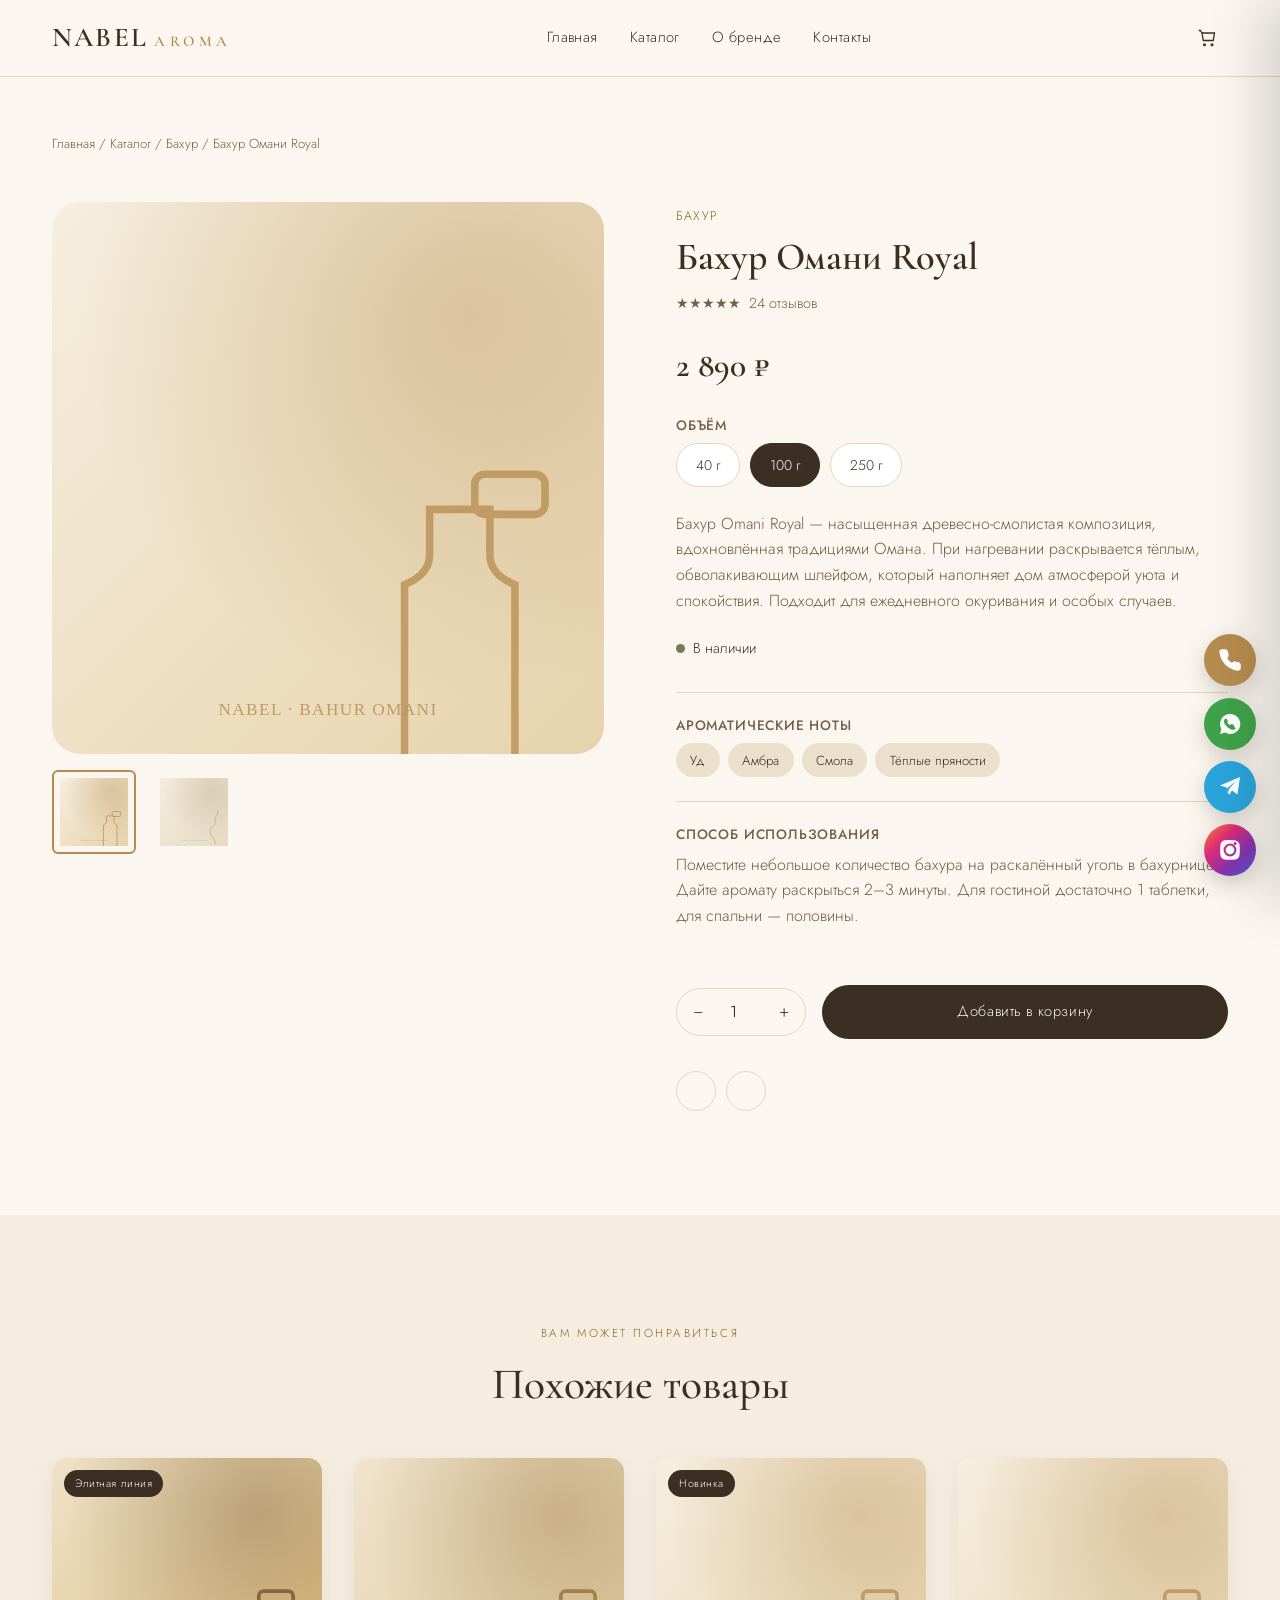
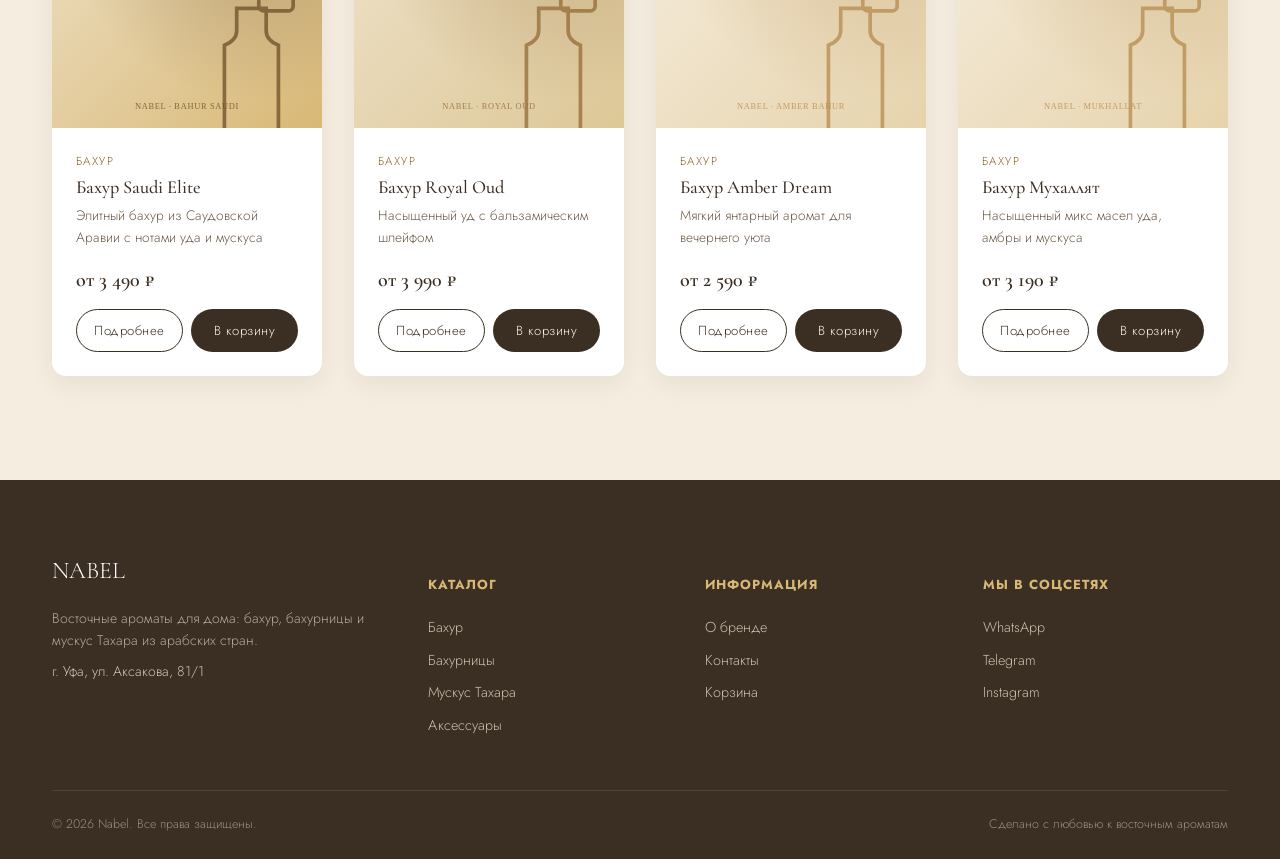
==== product.html @ 6343ef9b "Add files via upload" ====
<!DOCTYPE html>
<html lang="ru">
<head>
<meta charset="UTF-8">
<meta name="viewport" content="width=device-width, initial-scale=1.0">
<title>Товар — Nabel</title>
<meta name="description" content="Страница товара Nabel — восточные ароматы для дома.">
<meta property="og:title" content="Товар Nabel">
<link rel="icon" href="data:image/svg+xml,<svg xmlns=%22http://www.w3.org/2000/svg%22 viewBox=%220 0 100 100%22><text y=%22.9em%22 font-size=%2290%22>🕌</text></svg>">
<link rel="preconnect" href="https://fonts.googleapis.com">
<link href="https://fonts.googleapis.com/css2?family=Cormorant+Garamond:ital,wght@0,500;0,600;1,500&family=Jost:wght@300;400;500&display=swap" rel="stylesheet">
<link rel="stylesheet" href="css/style.css">
<link rel="stylesheet" href="css/pages.css">
</head>
<body>

<header class="site-header">
  <div class="header-inner">
    <a href="index.html" class="logo">NABEL<span>AROMA</span></a>
    <nav class="main-nav" id="mainNav">
      <a href="index.html">Главная</a>
      <a href="catalog.html">Каталог</a>
      <a href="index.html#about">О бренде</a>
      <a href="index.html#contacts">Контакты</a>
    </nav>
    <div class="header-actions">
      <button class="icon-btn" id="cartToggle" aria-label="Корзина">
        <svg viewBox="0 0 24 24" fill="none" stroke-width="1.6"><path d="M6 6h15l-1.5 9h-12z"/><circle cx="9" cy="20" r="1"/><circle cx="18" cy="20" r="1"/><path d="M6 6L4 3H2"/></svg>
        <span class="cart-count">0</span>
      </button>
      <button class="burger" id="burger" aria-label="Меню"><span></span><span></span><span></span></button>
    </div>
  </div>
</header>

<section style="padding-top: var(--space-4);">
  <div class="container">
    <div class="breadcrumbs">
      <a href="index.html">Главная</a> / <a href="catalog.html">Каталог</a> / <a id="crumbCategory" href="#"></a> / <span id="crumbName"></span>
    </div>

    <div class="product-detail" style="margin-top: var(--space-3);">
      <div>
        <div class="pd-gallery-main"><img id="pdMainImage" src="" alt=""></div>
        <div class="pd-thumbs" id="pdThumbs"></div>
      </div>

      <div class="pd-info">
        <a id="pdCategory" class="product-cat" href="#"></a>
        <h1 id="pdName"></h1>
        <div class="pd-rating"><span id="pdRatingStars"></span> <span id="pdRatingCount"></span></div>

        <div class="pd-price-row">
          <span class="pd-price" id="pdPrice"></span>
          <span class="pd-price-old" id="pdPriceOld"></span>
        </div>

        <div class="pd-block" id="pdVariantsBlock" style="border-top:none; padding-top:0;">
          <h4>Объём</h4>
          <div class="variants-list" id="pdVariants"></div>
        </div>

        <p class="pd-desc" id="pdDesc"></p>

        <div class="pd-availability" id="pdAvailability"></div>

        <div class="pd-block" id="pdNotesBlock">
          <h4>Ароматические ноты</h4>
          <div class="notes-list" id="pdNotes"></div>
        </div>

        <div class="pd-block">
          <h4>Способ использования</h4>
          <p id="pdUsage" style="color: var(--color-brown-light);"></p>
        </div>

        <div class="pd-actions">
          <div class="qty-selector">
            <button type="button" onclick="changeQty(-1)" aria-label="Меньше">−</button>
            <input type="number" id="pdQtyInput" value="1" min="1">
            <button type="button" onclick="changeQty(1)" aria-label="Больше">+</button>
          </div>
          <button class="btn btn-primary" id="pdAddToCart" style="flex:1;">Добавить в корзину</button>
        </div>

        <div class="pd-share">
          <a href="https://wa.me/79373447992" target="_blank" rel="noopener" aria-label="Спросить в WhatsApp">
            <svg viewBox="0 0 24 24" fill="none" stroke-width="1.5"><path d="M20 12a8 8 0 1 1-3.6-6.7"/><path d="M17 5 20 3l-.5 3.5"/></svg>
          </a>
          <a href="https://t.me/+tSqxZyzablowZjQy" target="_blank" rel="noopener" aria-label="Спросить в Telegram">
            <svg viewBox="0 0 24 24" fill="none" stroke-width="1.5"><path d="m22 2-7 20-4-9-9-4 20-7z"/></svg>
          </a>
        </div>
      </div>
    </div>
  </div>
</section>

<section id="similarSection" style="background: var(--color-milk);">
  <div class="container">
    <div class="section-title reveal">
      <span class="eyebrow">Вам может понравиться</span>
      <h2>Похожие товары</h2>
    </div>
    <div class="products-grid" id="similarProducts"></div>
  </div>
</section>

<footer class="site-footer">
  <div class="container">
    <div class="footer-grid">
      <div>
        <div class="footer-logo">NABEL</div>
        <p>Восточные ароматы для дома: бахур, бахурницы и мускус Тахара из арабских стран.</p>
        <p class="footer-address">г. Уфа, ул. Аксакова, 81/1</p>
      </div>
      <div class="footer-col">
        <h5>Каталог</h5>
        <a href="catalog.html?cat=bahur">Бахур</a>
        <a href="catalog.html?cat=burners">Бахурницы</a>
        <a href="catalog.html?cat=musk">Мускус Тахара</a>
        <a href="catalog.html?cat=accessories">Аксессуары</a>
      </div>
      <div class="footer-col">
        <h5>Информация</h5>
        <a href="index.html#about">О бренде</a>
        <a href="index.html#contacts">Контакты</a>
        <a href="cart.html">Корзина</a>
      </div>
      <div class="footer-col">
        <h5>Мы в соцсетях</h5>
        <a href="https://wa.me/79373447992" target="_blank" rel="noopener">WhatsApp</a>
        <a href="https://t.me/+tSqxZyzablowZjQy" target="_blank" rel="noopener">Telegram</a>
        <a href="https://instagram.com/nabel.aroma" target="_blank" rel="noopener">Instagram</a>
      </div>
    </div>
    <div class="footer-bottom">
      <span>© 2026 Nabel. Все права защищены.</span>
      <span>Сделано с любовью к восточным ароматам</span>
    </div>
  </div>
</footer>

<div class="floating-social">
  <a class="fs-phone" href="tel:+79373447992" aria-label="Позвонить">
    <svg viewBox="0 0 24 24" fill="none" stroke="#fff" stroke-width="1.6" stroke-linecap="round" stroke-linejoin="round"><path d="M22 16.92v3a2 2 0 0 1-2.18 2 19.79 19.79 0 0 1-8.63-3.07 19.5 19.5 0 0 1-6-6 19.79 19.79 0 0 1-3.07-8.67A2 2 0 0 1 4.11 2h3a2 2 0 0 1 2 1.72c.127.96.362 1.903.7 2.81a2 2 0 0 1-.45 2.11L8.09 9.91a16 16 0 0 0 6 6l1.27-1.27a2 2 0 0 1 2.11-.45c.907.338 1.85.573 2.81.7A2 2 0 0 1 22 16.92z"/></svg>
  </a>
  <a class="fs-whatsapp" href="https://wa.me/79373447992" target="_blank" rel="noopener" aria-label="Написать в WhatsApp">
    <svg viewBox="0 0 24 24"><path d="M12 2a10 10 0 0 0-8.6 15L2 22l5.2-1.4A10 10 0 1 0 12 2zm5.7 14.3c-.2.7-1.4 1.3-2 1.4-.5.1-1.2.2-3.5-.8-3-1.2-4.8-4.2-5-4.4-.1-.2-1.2-1.6-1.2-3 0-1.4.7-2.1 1-2.4.3-.3.6-.3.8-.3h.6c.2 0 .4 0 .6.5.2.5.7 1.8.8 1.9.1.2.1.3 0 .5-.1.2-.2.3-.3.5-.2.2-.3.3-.1.6.7 1.2 1.4 1.7 2.6 2.3.2.1.4.1.5-.1.2-.2.6-.7.8-.9.2-.2.3-.2.5-.1.2.1 1.5.7 1.7.8.2.1.4.2.4.3.1.3.1.7-.1 1.2z"/></svg>
  </a>
  <a class="fs-telegram" href="https://t.me/+tSqxZyzablowZjQy" target="_blank" rel="noopener" aria-label="Написать в Telegram">
    <svg viewBox="0 0 24 24"><path d="M22 2 2 10.5l6.5 2L11 20l3-4.5 5.5 4L22 2zM9 13.5 18 6l-7 8-1 5-1-5.5z"/></svg>
  </a>
  <a class="fs-instagram" href="https://instagram.com/nabel.aroma" target="_blank" rel="noopener" aria-label="Instagram">
    <svg viewBox="0 0 24 24"><path d="M12 2c-2.7 0-3.1 0-4.1.1-1 0-1.7.2-2.3.5-.6.2-1.2.6-1.7 1.1-.5.5-.9 1-1.1 1.7-.2.6-.4 1.3-.5 2.3C2.2 8.9 2.2 9.3 2.2 12s0 3.1.1 4.1c0 1 .2 1.7.5 2.3.2.6.6 1.2 1.1 1.7.5.5 1 .9 1.7 1.1.6.2 1.3.4 2.3.5 1 0 1.4.1 4.1.1s3.1 0 4.1-.1c1 0 1.7-.2 2.3-.5.6-.2 1.2-.6 1.7-1.1.5-.5.9-1 1.1-1.7.2-.6.4-1.3.5-2.3 0-1 .1-1.4.1-4.1s0-3.1-.1-4.1c0-1-.2-1.7-.5-2.3a4.4 4.4 0 0 0-1.1-1.7 4.4 4.4 0 0 0-1.7-1.1c-.6-.2-1.3-.4-2.3-.5C15.1 2.2 14.7 2.2 12 2zm0 3.6a6.4 6.4 0 1 1 0 12.8 6.4 6.4 0 0 1 0-12.8zm0 2a4.4 4.4 0 1 0 0 8.8 4.4 4.4 0 0 0 0-8.8zm6.6-2.2a1.5 1.5 0 1 1-3 0 1.5 1.5 0 0 1 3 0z"/></svg>
  </a>
</div>

<div class="cart-overlay" id="cartOverlay"></div>
<aside class="cart-drawer" id="cartDrawer" aria-label="Корзина">
  <div class="cart-drawer-header">
    <h3><svg viewBox="0 0 24 24" fill="none" stroke-width="1.6" style="width:20px;height:20px;"><path d="M6 6h15l-1.5 9h-12z"/><circle cx="9" cy="20" r="1"/><circle cx="18" cy="20" r="1"/><path d="M6 6L4 3H2"/></svg> Корзина</h3>
    <button class="cart-close" id="cartClose" aria-label="Закрыть"><svg viewBox="0 0 24 24" fill="none" stroke-width="1.6"><path d="M6 6l12 12M18 6 6 18"/></svg></button>
  </div>
  <div class="cart-items" id="cartDrawerItems"></div>
  <div class="cart-drawer-footer" id="cartDrawerFooter" style="display:none;">
    <div class="cart-total-row"><span>Итого:</span><b id="cartDrawerTotal">0 ₽</b></div>
    <a href="cart.html" class="btn btn-primary btn-block">Оформить заказ</a>
  </div>
</aside>

<div class="toast" id="toast"><svg viewBox="0 0 24 24" fill="none" stroke-width="2"><path d="M20 6 9 17l-5-5"/></svg><span></span></div>

<script src="js/products.js"></script>
<script src="js/cart.js"></script>
<script src="js/main.js"></script>
<script src="js/product-page.js"></script>
</body>
</html>
---- css/style.css ----
/* =========================================================
   NABEL — Восточные ароматы
   Дизайн-система: тёплый минимализм + восточная эстетика
   ========================================================= */

:root {
  /* Цвета */
  --color-cream: #FBF7F0;
  --color-milk: #F5EDE0;
  --color-beige: #EAE0CC;
  --color-beige-dark: #D9C9A8;
  --color-brown: #3B2E22;
  --color-brown-light: #6E5C48;
  --color-brown-soft: #74604A;
  --color-gold: #B68B4E;
  --color-gold-text: #8A6423;
  --color-gold-light: #D8B876;
  --color-gold-soft: #EFDDB0;
  --color-white: #FFFFFF;
  --color-line: #E3D6BE;
  --color-error: #A9542F;
  --color-success: #6E7F55;

  /* Типографика */
  --font-heading: 'Cormorant Garamond', 'Georgia', serif;
  --font-body: 'Jost', 'Segoe UI', sans-serif;

  /* Отступы */
  --space-1: 0.5rem;
  --space-2: 1rem;
  --space-3: 1.5rem;
  --space-4: 2rem;
  --space-5: 3rem;
  --space-6: 4.5rem;
  --space-7: 6.5rem;

  /* Прочее */
  --radius-sm: 6px;
  --radius-md: 14px;
  --radius-lg: 28px;
  --shadow-soft: 0 12px 40px rgba(59, 46, 34, 0.08);
  --shadow-card: 0 8px 24px rgba(59, 46, 34, 0.07);
  --transition: 0.4s cubic-bezier(0.22, 1, 0.36, 1);
  --ease: cubic-bezier(0.22, 1, 0.36, 1); /* та же кривая, что в --transition, но без длительности — безопасно для animation-shorthand */
  --container: 1240px;
}

/* ---------- Reset ---------- */
*, *::before, *::after { box-sizing: border-box; }
html { scroll-behavior: smooth; overflow-x: hidden; width: 100%; }
body, h1, h2, h3, h4, p, ul, figure { margin: 0; }
ul { padding: 0; list-style: none; }
img { max-width: 100%; display: block; }
a { color: inherit; text-decoration: none; }
button { font: inherit; cursor: pointer; border: none; background: none; color: inherit; }
input { font: inherit; }

body {
  font-family: var(--font-body);
  background: var(--color-cream);
  color: var(--color-brown);
  line-height: 1.6;
  font-weight: 300;
  -webkit-font-smoothing: antialiased;
  overflow-x: hidden;
}

.container {
  max-width: var(--container);
  margin: 0 auto;
  padding: 0 var(--space-4);
}

h1, h2, h3, h4 {
  font-family: var(--font-heading);
  font-weight: 500;
  color: var(--color-brown);
  line-height: 1.2;
}

h1 { font-size: clamp(2.4rem, 5vw, 4.2rem); font-weight: 600; }
h2 { font-size: clamp(2rem, 3.4vw, 2.8rem); }
h3 { font-size: clamp(1.3rem, 2vw, 1.6rem); }

.eyebrow {
  display: inline-block;
  font-family: var(--font-body);
  letter-spacing: 0.22em;
  text-transform: uppercase;
  font-size: 0.72rem;
  color: var(--color-gold-text);
  margin-bottom: var(--space-2);
}

.section-title {
  text-align: center;
  margin: 0 auto var(--space-5);
  max-width: 640px;
}

.section-title p {
  color: var(--color-brown-light);
  margin-top: var(--space-2);
  font-size: 1.02rem;
}

section { padding: var(--space-7) 0; }

/* ---------- Кнопки ---------- */
.btn {
  display: inline-flex;
  align-items: center;
  justify-content: center;
  gap: 0.5rem;
  padding: 0.95rem 2.2rem;
  border-radius: 999px;
  font-size: 0.92rem;
  letter-spacing: 0.04em;
  transition: all var(--transition);
  white-space: nowrap;
}

.btn-primary {
  background: var(--color-brown);
  color: var(--color-cream);
}
.btn-primary:hover {
  background: var(--color-gold);
  transform: translateY(-2px);
  box-shadow: 0 10px 24px rgba(182, 139, 78, 0.35);
}

.btn-outline {
  border: 1px solid var(--color-brown);
  color: var(--color-brown);
  background: transparent;
}
.btn-outline:hover {
  background: var(--color-brown);
  color: var(--color-cream);
}

.btn-gold {
  background: linear-gradient(135deg, var(--color-gold-light), var(--color-gold));
  color: var(--color-white);
}
.btn-gold:hover {
  filter: brightness(1.08);
  transform: translateY(-2px);
  box-shadow: 0 10px 24px rgba(182, 139, 78, 0.4);
}

.btn-sm { padding: 0.65rem 1.4rem; font-size: 0.82rem; }
.btn-block { width: 100%; }
.btn:disabled { opacity: 0.45; cursor: not-allowed; transform: none !important; }

/* ---------- Хедер ---------- */
.site-header {
  position: sticky;
  top: 0;
  z-index: 200;
  background: rgba(251, 247, 240, 0.9);
  backdrop-filter: blur(10px);
  border-bottom: 1px solid var(--color-line);
  transition: box-shadow var(--transition);
}
.site-header.is-scrolled { box-shadow: 0 4px 20px rgba(59,46,34,0.06); }

.header-inner {
  display: flex;
  align-items: center;
  justify-content: space-between;
  padding: var(--space-2) var(--space-4);
  padding-right: max(var(--space-4), calc(env(safe-area-inset-right, 0px) + var(--space-3)));
  width: 100%;
  box-sizing: border-box;
  max-width: var(--container);
  margin: 0 auto;
  gap: var(--space-2);
  flex-wrap: nowrap;
}

.logo {
  font-family: var(--font-heading);
  font-size: clamp(1.15rem, 4vw, 1.7rem);
  letter-spacing: 0.08em;
  font-weight: 600;
  color: var(--color-brown);
  display: flex;
  align-items: baseline;
  gap: 0.4rem;
  flex-shrink: 1;
  min-width: 0;
  white-space: nowrap;
}
.logo span { color: var(--color-gold); font-size: 0.55em; letter-spacing: 0.3em; }

.main-nav {
  display: flex;
  gap: var(--space-4);
}
.main-nav a {
  font-size: 0.92rem;
  letter-spacing: 0.03em;
  position: relative;
  padding: 0.3rem 0;
}
.main-nav a::after {
  content: '';
  position: absolute;
  left: 0; bottom: -2px;
  width: 0; height: 1px;
  background: var(--color-gold);
  transition: width var(--transition);
}
.main-nav a:hover::after,
.main-nav a.active::after { width: 100%; }
.main-nav a.active { color: var(--color-gold-text); }

.header-actions {
  display: flex;
  align-items: center;
  gap: var(--space-2);
  flex-shrink: 0;
}

.icon-btn {
  position: relative;
  width: 42px; height: 42px;
  flex-shrink: 0;
  display: flex; align-items: center; justify-content: center;
  border-radius: 50%;
  transition: background var(--transition);
}
.icon-btn:hover { background: var(--color-beige); }
.icon-btn svg { width: 20px; height: 20px; stroke: var(--color-brown); }

.cart-count {
  position: absolute;
  top: 2px; right: 2px;
  background: var(--color-gold);
  color: #fff;
  font-size: 0.65rem;
  min-width: 17px; height: 17px;
  border-radius: 50%;
  display: flex; align-items: center; justify-content: center;
  font-weight: 600;
  transform: scale(0);
  transition: transform 0.3s var(--transition);
}
.cart-count.show { transform: scale(1); }

.burger {
  display: none;
  width: 42px; height: 42px;
  flex-shrink: 0;
  flex-direction: column;
  align-items: center;
  justify-content: center;
  gap: 5px;
}
.burger span {
  width: 22px; height: 1.5px;
  background: var(--color-brown);
  transition: var(--transition);
}
.burger.open span:nth-child(1) { transform: translateY(6.5px) rotate(45deg); }
.burger.open span:nth-child(2) { opacity: 0; }
.burger.open span:nth-child(3) { transform: translateY(-6.5px) rotate(-45deg); }

/* ---------- Герой ---------- */
.hero {
  position: relative;
  min-height: 92vh;
  display: flex;
  align-items: center;
  overflow: hidden;
  background: linear-gradient(180deg, var(--color-milk) 0%, var(--color-cream) 100%);
}

.hero-bg {
  position: absolute;
  inset: 0;
  background: #EFE2C8;
}

.hero-photo {
  position: absolute;
  inset: 0;
  width: 100%;
  height: 100%;
  object-fit: cover;
  object-position: 38% 46%;
  animation: hero-photo-in 1.6s cubic-bezier(0.22, 1, 0.36, 1) both;
}

@keyframes hero-photo-in {
  from { opacity: 0; transform: scale(1.06); }
  to { opacity: 1; transform: scale(1); }
}

/* Затемнение слева направо — чтобы текст читался поверх фотографии,
   а правая часть кадра оставалась естественной и живой */
.hero-photo-overlay {
  position: absolute;
  inset: 0;
  background:
    linear-gradient(100deg, rgba(30, 20, 12, 0.78) 0%, rgba(30, 20, 12, 0.56) 26%, rgba(30, 20, 12, 0.24) 48%, rgba(30, 20, 12, 0.02) 68%),
    linear-gradient(0deg, rgba(20, 14, 8, 0.35) 0%, rgba(20, 14, 8, 0) 22%);
}

/* ---------- Анимированный дым поверх фотографии ---------- */
.hero-smoke-fx {
  position: absolute;
  left: 20%;
  top: -10%;
  width: 50%;
  height: 75%;
  pointer-events: none;
  z-index: 1;
  mix-blend-mode: screen;
}

.smoke-wisp {
  position: absolute;
  bottom: 20%;
  left: 50%;
  width: 110px;
  height: 110px;
  border-radius: 50%;
  background: radial-gradient(circle, rgba(255, 252, 245, 0.85) 0%, rgba(255, 250, 240, 0.4) 45%, rgba(255, 250, 240, 0) 74%);
  filter: blur(7px);
  opacity: 0;
  transform: translate(-50%, 0) scale(0.6);
}

.smoke-wisp.a { animation: smoke-drift-left 9s ease-in-out infinite; }
.smoke-wisp.b { animation: smoke-drift-up 8s ease-in-out infinite; animation-delay: 1.6s; }
.smoke-wisp.c { animation: smoke-drift-right 10s ease-in-out infinite; animation-delay: 3.1s; }
.smoke-wisp.d { animation: smoke-drift-left 11s ease-in-out infinite; animation-delay: 4.4s; width: 75px; height: 75px; }
.smoke-wisp.e { animation: smoke-drift-right 7.5s ease-in-out infinite; animation-delay: 0.6s; width: 70px; height: 70px; }

@keyframes smoke-drift-up {
  0%   { opacity: 0;    transform: translate(-50%, 0)      scale(0.5); }
  15%  { opacity: 1;     transform: translate(-50%, -12%)   scale(0.8); }
  55%  { opacity: 0.7;  transform: translate(-55%, -60%)   scale(1.4); }
  100% { opacity: 0;    transform: translate(-58%, -112%)  scale(2.1); }
}
@keyframes smoke-drift-left {
  0%   { opacity: 0;    transform: translate(-50%, 0)      scale(0.5); }
  18%  { opacity: 0.95; transform: translate(-68%, -16%)   scale(0.85); }
  55%  { opacity: 0.6;  transform: translate(-125%, -55%)  scale(1.45); }
  100% { opacity: 0;    transform: translate(-175%, -105%) scale(2.1); }
}
@keyframes smoke-drift-right {
  0%   { opacity: 0;    transform: translate(-50%, 0)      scale(0.5); }
  18%  { opacity: 0.95; transform: translate(-32%, -16%)   scale(0.85); }
  55%  { opacity: 0.6;  transform: translate(25%, -55%)    scale(1.45); }
  100% { opacity: 0;    transform: translate(70%, -105%)   scale(2.1); }
}

.hero-inner {
  position: relative;
  z-index: 2;
  max-width: var(--container);
  margin: 0 auto;
  padding: var(--space-6) var(--space-4);
  width: 100%;
}

.hero-content { max-width: 620px; }

.hero-logo {
  display: flex;
  align-items: center;
  gap: var(--space-2);
  margin-bottom: var(--space-4);
  opacity: 0;
  animation: fade-up 1s var(--ease) 0.1s forwards;
}
.hero-logo-mark {
  width: 46px; height: 46px;
  border-radius: 50%;
  border: 1px solid var(--color-gold);
  display: flex; align-items: center; justify-content: center;
  font-family: var(--font-heading);
  font-size: 1.3rem;
  color: var(--color-gold);
}
.hero-logo-text {
  font-family: var(--font-heading);
  font-size: 1.15rem;
  letter-spacing: 0.32em;
  color: rgba(251, 247, 240, 0.85);
}

.hero h1 {
  color: #FBF7F0;
  text-shadow: 0 4px 28px rgba(20, 14, 8, 0.35);
  opacity: 0;
  animation: fade-up 1s var(--ease) 0.3s forwards;
}
.hero h1 em {
  font-style: italic;
  color: var(--color-gold-light);
}

.hero-sub {
  margin-top: var(--space-3);
  font-size: 1.1rem;
  color: rgba(251, 247, 240, 0.85);
  text-shadow: 0 2px 16px rgba(20, 14, 8, 0.3);
  max-width: 480px;
  opacity: 0;
  animation: fade-up 1s var(--ease) 0.5s forwards;
}

.hero .btn-outline {
  border-color: rgba(251, 247, 240, 0.65);
  color: #FBF7F0;
}
.hero .btn-outline:hover {
  background: rgba(251, 247, 240, 0.14);
  color: #fff;
  border-color: #fff;
}

.hero-cta {
  margin-top: var(--space-5);
  display: flex;
  gap: var(--space-3);
  flex-wrap: wrap;
  opacity: 0;
  animation: fade-up 1s var(--ease) 0.7s forwards;
}

@keyframes fade-up {
  from { opacity: 0; transform: translateY(24px); }
  to { opacity: 1; transform: translateY(0); }
}

.scroll-hint {
  position: absolute;
  bottom: var(--space-4);
  left: 50%;
  transform: translateX(-50%);
  display: flex;
  flex-direction: column;
  align-items: center;
  gap: 0.4rem;
  font-size: 0.7rem;
  letter-spacing: 0.18em;
  color: rgba(251, 247, 240, 0.75);
  text-transform: uppercase;
  z-index: 2;
}
.scroll-hint::after {
  content: '';
  width: 1px; height: 34px;
  background: linear-gradient(var(--color-gold), transparent);
  animation: scroll-line 2s ease-in-out infinite;
}
@keyframes scroll-line {
  0% { transform: scaleY(0); transform-origin: top; }
  50% { transform: scaleY(1); transform-origin: top; }
  51% { transform-origin: bottom; }
  100% { transform: scaleY(0); transform-origin: bottom; }
}

/* ---------- Категории ---------- */
.categories-grid {
  display: grid;
  grid-template-columns: repeat(4, 1fr);
  gap: var(--space-3);
}

.category-card {
  position: relative;
  border-radius: var(--radius-lg);
  overflow: hidden;
  aspect-ratio: 3/4;
  display: flex;
  align-items: flex-end;
  padding: var(--space-4);
  isolation: isolate;
  transition: transform var(--transition), box-shadow var(--transition);
}
.category-card:hover { transform: translateY(-4px); box-shadow: var(--shadow-soft); }

.category-card .cat-bg {
  position: absolute; inset: 0; z-index: -1;
  transition: transform 0.8s var(--transition);
}
.category-card:hover .cat-bg { transform: scale(1.08); }

.category-card::after {
  content: '';
  position: absolute; inset: 0; z-index: -1;
  background: linear-gradient(180deg, rgba(59,46,34,0) 30%, rgba(43,32,21,0.72) 100%);
}

.category-card h3 { color: #fff; margin-bottom: 0.2rem; }
.category-card span {
  color: var(--color-gold-light);
  font-size: 0.8rem;
  letter-spacing: 0.05em;
}

/* ---------- Товары / карточки ---------- */
.products-grid {
  display: grid;
  grid-template-columns: repeat(4, 1fr);
  gap: var(--space-4);
}

.product-card {
  background: var(--color-white);
  border-radius: var(--radius-md);
  overflow: hidden;
  box-shadow: var(--shadow-card);
  transition: transform var(--transition), box-shadow var(--transition);
  display: flex;
  flex-direction: column;
}
.product-card:hover { transform: translateY(-6px); box-shadow: var(--shadow-soft); }

.product-media {
  position: relative;
  aspect-ratio: 1/1;
  overflow: hidden;
  display: block;
}
.product-media img { width: 100%; height: 100%; object-fit: cover; transition: transform 0.7s var(--transition); }
.product-card:hover .product-media img { transform: scale(1.06); }

.product-badge {
  position: absolute;
  top: 12px; left: 12px;
  background: var(--color-brown);
  color: var(--color-cream);
  font-size: 0.68rem;
  letter-spacing: 0.05em;
  padding: 0.3rem 0.7rem;
  border-radius: 999px;
}

.product-quickadd {
  position: absolute;
  bottom: 12px; right: 12px;
  width: 40px; height: 40px;
  border-radius: 50%;
  background: var(--color-white);
  display: flex; align-items: center; justify-content: center;
  box-shadow: var(--shadow-card);
  opacity: 0;
  transform: translateY(8px);
  transition: all var(--transition);
}
.product-card:hover .product-quickadd { opacity: 1; transform: translateY(0); }
.product-quickadd svg { width: 17px; height: 17px; stroke: var(--color-brown); }

.product-info { padding: var(--space-3); flex: 1; display: flex; flex-direction: column; }
.product-actions {
  display: flex;
  flex-wrap: wrap;
  gap: 0.5rem;
  margin-top: 0.8rem;
}
/* Кнопки в карточке товара — если места впритык, сначала сжимаются текст/padding,
   а не текст обрезается за пределы карточки; если совсем тесно — переносятся на новую строку. */
.product-actions .btn {
  flex: 1 1 100px;
  min-width: 0;
  padding-left: 0.8rem;
  padding-right: 0.8rem;
  white-space: nowrap;
  overflow: hidden;
  text-overflow: ellipsis;
}
.product-cat { font-size: 0.72rem; letter-spacing: 0.1em; text-transform: uppercase; color: var(--color-gold-text); margin-bottom: 0.35rem; }
.product-info h3 { font-size: 1.15rem; margin-bottom: 0.35rem; }
.product-desc { font-size: 0.86rem; color: var(--color-brown-light); flex: 1; margin-bottom: var(--space-2); }
.product-footer { display: flex; align-items: center; justify-content: space-between; margin-top: auto; }
.product-price { font-family: var(--font-heading); font-size: 1.25rem; font-weight: 600; color: var(--color-brown); }
.product-price .old { font-size: 0.85rem; color: var(--color-brown-soft); text-decoration: line-through; font-weight: 400; margin-right: 0.4rem; }

.section-footer-cta { text-align: center; margin-top: var(--space-5); }

/* ---------- О бренде ---------- */
.about-section { background: var(--color-milk); }
.about-grid {
  display: grid;
  grid-template-columns: 1fr 1fr;
  gap: var(--space-6);
  align-items: center;
}
.about-media { position: relative; border-radius: var(--radius-lg); overflow: hidden; aspect-ratio: 4/5; }
.about-media img { width: 100%; height: 100%; object-fit: cover; }
.about-text p { margin-bottom: var(--space-2); color: var(--color-brown-light); }
.about-text .signature { font-family: var(--font-heading); font-style: italic; font-size: 1.3rem; margin-top: var(--space-3); color: var(--color-gold); }

/* ---------- Преимущества ---------- */
.advantages-grid {
  display: grid;
  grid-template-columns: repeat(5, 1fr);
  gap: var(--space-3);
}
.advantage-card {
  text-align: center;
  padding: var(--space-4) var(--space-2);
}
.advantage-icon {
  width: 64px; height: 64px;
  margin: 0 auto var(--space-3);
  border-radius: 50%;
  background: var(--color-beige);
  display: flex; align-items: center; justify-content: center;
  transition: background var(--transition), transform var(--transition);
}
.advantage-card:hover .advantage-icon { background: var(--color-gold-soft); transform: scale(1.04); }
.advantage-icon svg { width: 26px; height: 26px; stroke: var(--color-gold); }
.advantage-card h4 { font-family: var(--font-body); font-size: 0.98rem; font-weight: 500; margin-bottom: 0.4rem; }
.advantage-card p { font-size: 0.84rem; color: var(--color-brown-light); }

/* ---------- Отзывы ---------- */
.reviews-carousel {
  position: relative;
}
.reviews-track {
  display: flex;
  gap: var(--space-3);
  overflow-x: auto;
  scroll-snap-type: x mandatory;
  scroll-behavior: smooth;
  -webkit-overflow-scrolling: touch;
  scrollbar-width: none;
  padding: 0.3rem 0.1rem;
}
.reviews-track::-webkit-scrollbar { display: none; }
.review-card {
  scroll-snap-align: start;
  flex: 0 0 calc((100% - 2 * var(--space-3)) / 3);
  min-width: 0;
  background: var(--color-white);
  border-radius: var(--radius-md);
  padding: var(--space-4);
  box-shadow: var(--shadow-card);
}
.reviews-arrow {
  position: absolute;
  top: 50%;
  transform: translateY(-50%);
  width: 44px; height: 44px;
  border-radius: 50%;
  background: var(--color-white);
  box-shadow: var(--shadow-card);
  display: flex; align-items: center; justify-content: center;
  color: var(--color-brown);
  transition: box-shadow var(--transition), transform var(--transition);
  z-index: 2;
}
.reviews-arrow svg { width: 18px; height: 18px; }
.reviews-arrow:hover { box-shadow: var(--shadow-soft); transform: translateY(-50%) scale(1.05); }
.reviews-arrow-prev { left: -22px; }
.reviews-arrow-next { right: -22px; }
.review-stars { color: var(--color-gold-text); letter-spacing: 0.15em; margin-bottom: var(--space-2); font-size: 0.95rem; }
.review-text { color: var(--color-brown-light); font-size: 0.92rem; margin-bottom: var(--space-3); }
.review-author { display: flex; align-items: center; gap: 0.6rem; }
.review-avatar {
  width: 38px; height: 38px; border-radius: 50%;
  background: var(--color-beige);
  display: flex; align-items: center; justify-content: center;
  font-family: var(--font-heading); color: var(--color-gold-text); font-weight: 600;
}
.review-name { font-size: 0.88rem; font-weight: 500; }
.review-date { font-size: 0.76rem; color: var(--color-brown-soft); }

/* ---------- Блок про бахур ---------- */
.story-section {
  position: relative;
  color: #fff;
  padding: var(--space-7) 0;
  overflow: hidden;
}
.story-bg {
  position: absolute; inset: 0; z-index: -1;
  background: linear-gradient(135deg, #2C2115 0%, #4A3620 55%, #6B4E2B 100%);
}
.story-bg::after {
  content: '';
  position: absolute; inset: 0;
  background: radial-gradient(ellipse 60% 60% at 75% 30%, rgba(216,184,118,0.25), transparent);
}
.story-inner { max-width: 680px; margin: 0 auto; text-align: center; position: relative; z-index: 1; }
.story-inner .eyebrow { color: var(--color-gold-light); }
.story-inner h2 { color: #fff; }
.story-inner p { color: rgba(255,255,255,0.78); margin-top: var(--space-3); font-size: 1.05rem; }

/* ---------- Контакты ---------- */
.contacts-grid {
  display: grid;
  grid-template-columns: 1.1fr 0.9fr;
  gap: var(--space-6);
}
.contact-social {
  display: flex;
  gap: var(--space-2);
  margin-top: var(--space-4);
}
.social-btn {
  width: 52px; height: 52px;
  border-radius: 50%;
  border: 1px solid var(--color-line);
  display: flex; align-items: center; justify-content: center;
  transition: all var(--transition);
}
.social-btn svg { width: 22px; height: 22px; stroke: var(--color-brown); }
.social-btn:hover { background: var(--color-brown); border-color: var(--color-brown); transform: translateY(-3px); }
.social-btn:hover svg { stroke: #fff; }

.contact-list { margin-top: var(--space-4); }
.contact-list li { display: flex; gap: var(--space-2); padding: var(--space-2) 0; border-bottom: 1px solid var(--color-line); }
.contact-list b { display: block; font-size: 0.8rem; color: var(--color-brown-soft); font-weight: 400; }

.contact-form { background: var(--color-white); border-radius: var(--radius-lg); padding: var(--space-4); box-shadow: var(--shadow-card); }
.form-row { margin-bottom: var(--space-2); }
.form-row label { display: block; font-size: 0.8rem; margin-bottom: 0.4rem; color: var(--color-brown-light); }
.form-row input, .form-row textarea {
  width: 100%;
  padding: 0.8rem 1rem;
  border: 1px solid var(--color-line);
  border-radius: var(--radius-sm);
  background: var(--color-cream);
  transition: border-color var(--transition);
}
.form-row input:focus, .form-row textarea:focus { outline: none; border-color: var(--color-gold); }

/* ---------- Футер ---------- */
.site-footer { background: var(--color-brown); color: var(--color-beige); padding: var(--space-6) 0 var(--space-3); }
.footer-grid {
  display: grid;
  grid-template-columns: 1.4fr 1fr 1fr 1fr;
  gap: var(--space-4);
  padding-bottom: var(--space-5);
  border-bottom: 1px solid rgba(255,255,255,0.1);
}
.footer-logo { font-family: var(--font-heading); font-size: 1.5rem; color: #fff; margin-bottom: var(--space-2); }
.footer-grid p { color: rgba(234,224,204,0.7); font-size: 0.88rem; }
.footer-address { margin-top: 0.5rem !important; color: rgba(234,224,204,0.85) !important; }
.footer-col h5 { font-size: 0.82rem; letter-spacing: 0.08em; text-transform: uppercase; color: var(--color-gold-light); margin-bottom: var(--space-2); }
.footer-col a, .footer-col li { display: block; font-size: 0.9rem; color: rgba(234,224,204,0.82); padding: 0.3rem 0; transition: color var(--transition); }
.footer-col a:hover { color: var(--color-gold-light); }
.footer-bottom { display: flex; justify-content: space-between; align-items: center; padding-top: var(--space-3); font-size: 0.78rem; color: rgba(234,224,204,0.55); flex-wrap: wrap; gap: 0.5rem; }

/* ---------- Плавающие соц-кнопки ---------- */
.floating-social {
  position: fixed;
  right: var(--space-3);
  bottom: var(--space-3);
  display: flex;
  flex-direction: column;
  gap: 0.7rem;
  z-index: 150;
}
.floating-social a {
  width: 52px; height: 52px;
  border-radius: 50%;
  display: flex; align-items: center; justify-content: center;
  box-shadow: 0 8px 22px rgba(59,46,34,0.22);
  transition: transform var(--transition);
  color: #fff;
}
.floating-social a:hover { transform: scale(1.1); }
.fs-phone { background: var(--color-gold); }
.fs-phone svg { fill: none; }
.fs-whatsapp { background: #3FA24A; }
.fs-telegram { background: #2AA4DB; }
.fs-instagram { background: linear-gradient(135deg,#F58529,#DD2A7B,#8134AF,#515BD4); }
.floating-social svg { width: 24px; height: 24px; fill: #fff; }

/* ---------- Корзина (drawer) ---------- */
.cart-overlay {
  position: fixed; inset: 0;
  background: rgba(43,32,21,0.4);
  z-index: 300;
  opacity: 0;
  pointer-events: none;
  transition: opacity var(--transition);
}
.cart-overlay.open { opacity: 1; pointer-events: auto; }

.cart-drawer {
  position: fixed;
  top: 0; right: 0;
  width: min(430px, 100vw);
  height: 100vh;
  background: var(--color-cream);
  z-index: 301;
  transform: translateX(100%);
  transition: transform 0.45s var(--transition);
  display: flex;
  flex-direction: column;
  box-shadow: -20px 0 50px rgba(0,0,0,0.15);
}
.cart-drawer.open { transform: translateX(0); }

.cart-drawer-header {
  display: flex; align-items: center; justify-content: space-between;
  padding: var(--space-3) var(--space-4);
  border-bottom: 1px solid var(--color-line);
}
.cart-drawer-header h3 { display: flex; align-items: center; gap: 0.6rem; }
.cart-close { width: 36px; height: 36px; border-radius: 50%; display: flex; align-items: center; justify-content: center; }
.cart-close:hover { background: var(--color-beige); }
.cart-close svg { width: 18px; height: 18px; }

.cart-items { flex: 1; overflow-y: auto; padding: var(--space-3) var(--space-4); }
.cart-empty { text-align: center; padding: var(--space-6) var(--space-3); color: var(--color-brown-light); }
.cart-empty svg { width: 60px; height: 60px; stroke: var(--color-beige-dark); margin: 0 auto var(--space-3); }

.cart-item {
  display: grid;
  grid-template-columns: 72px 1fr auto;
  gap: var(--space-2);
  padding: var(--space-2) 0;
  border-bottom: 1px solid var(--color-line);
  animation: fade-up 0.4s var(--ease);
}
.cart-item img { width: 72px; height: 72px; object-fit: cover; border-radius: var(--radius-sm); }
.cart-item-name { font-size: 0.94rem; margin-bottom: 0.2rem; }
.cart-item-cat { font-size: 0.72rem; color: var(--color-brown-soft); margin-bottom: 0.5rem; }
.cart-item-qty { display: flex; align-items: center; gap: 0.5rem; }
.qty-btn { width: 26px; height: 26px; border: 1px solid var(--color-line); border-radius: 50%; display: flex; align-items: center; justify-content: center; font-size: 0.9rem; transition: var(--transition); }
.qty-btn:hover { background: var(--color-beige); }
.cart-item-remove { align-self: start; }
.cart-item-remove svg { width: 16px; height: 16px; stroke: var(--color-brown-soft); }
.cart-item-remove:hover svg { stroke: var(--color-error); }
.cart-item-price { font-family: var(--font-heading); font-weight: 600; text-align: right; white-space: nowrap; }

.cart-drawer-footer { padding: var(--space-3) var(--space-4) var(--space-4); border-top: 1px solid var(--color-line); }
.cart-total-row { display: flex; justify-content: space-between; align-items: center; margin-bottom: var(--space-3); font-size: 1.05rem; }
.cart-total-row b { font-family: var(--font-heading); font-size: 1.5rem; }

/* ---------- Утилиты / анимации появления ---------- */
.reveal { opacity: 0; transform: translateY(30px); transition: opacity 0.9s var(--transition), transform 0.9s var(--transition); }
.reveal.visible { opacity: 1; transform: translateY(0); }
.reveal-delay-1 { transition-delay: 0.1s; }
.reveal-delay-2 { transition-delay: 0.2s; }
.reveal-delay-3 { transition-delay: 0.3s; }
.reveal-delay-4 { transition-delay: 0.4s; }

.toast {
  position: fixed;
  bottom: var(--space-4);
  left: 50%;
  transform: translateX(-50%) translateY(20px);
  background: var(--color-brown);
  color: #fff;
  padding: 0.9rem 1.6rem;
  border-radius: 999px;
  font-size: 0.88rem;
  display: flex; align-items: center; gap: 0.6rem;
  opacity: 0;
  pointer-events: none;
  transition: all var(--transition);
  z-index: 400;
}
.toast.show { opacity: 1; transform: translateX(-50%) translateY(0); }
.toast svg { width: 16px; height: 16px; stroke: var(--color-gold-light); }

/* Хлебные крошки */
.breadcrumbs { font-size: 0.82rem; color: var(--color-brown-soft); padding: var(--space-3) 0; }
.breadcrumbs a:hover { color: var(--color-gold); }

/* Placeholder-изображения (пока нет реальных фото) */
.ph-img {
  width: 100%; height: 100%;
  display: flex; align-items: center; justify-content: center;
  background: linear-gradient(135deg, var(--color-beige), var(--color-milk));
  color: var(--color-gold);
  position: relative;
}
.ph-img svg { width: 34%; height: 34%; opacity: 0.55; }
.ph-img span {
  position: absolute; bottom: 8px; left: 0; right: 0;
  text-align: center; font-size: 0.62rem; letter-spacing: 0.06em;
  color: var(--color-brown-soft); opacity: 0.65; text-transform: uppercase;
}

/* =========================================================
   Адаптивность
   ========================================================= */
@media (max-width: 1080px) {
  .products-grid { grid-template-columns: repeat(3, 1fr); }
  .categories-grid { grid-template-columns: repeat(2, 1fr); }
  .advantages-grid { grid-template-columns: repeat(3, 1fr); }
  .review-card { flex-basis: calc((100% - var(--space-3)) / 2); }
  .about-grid { gap: var(--space-4); }
}

@media (max-width: 860px) {
  .main-nav { position: fixed; top: 73px; left: 0; right: 0; height: calc(100vh - 73px); height: calc(100dvh - 73px);
    background: var(--color-cream); flex-direction: column; padding: var(--space-4);
    gap: var(--space-2); transform: translateX(-100%); transition: transform var(--transition);
    z-index: 199; overflow-y: auto; visibility: hidden; }
  .main-nav.open { transform: translateX(0); visibility: visible; }
  .main-nav a { font-size: 1.15rem; padding: 0.7rem 0; border-bottom: 1px solid var(--color-line); }
  .burger { display: flex; }
  .contacts-grid, .about-grid { grid-template-columns: 1fr; }
  .about-media { order: -1; }
  .footer-grid { grid-template-columns: 1fr 1fr; }
}

@media (max-width: 640px) {
  :root { --space-6: 3rem; --space-7: 3.5rem; }
  .container { padding: 0 var(--space-3); }
  .header-inner { padding: var(--space-2) var(--space-3); padding-right: calc(var(--space-3) + env(safe-area-inset-right, 0px)); }
  .header-actions { gap: 0.4rem; }
  .products-grid { grid-template-columns: repeat(2, 1fr); gap: var(--space-2); }
  .categories-grid { grid-template-columns: repeat(2, 1fr); gap: var(--space-2); }
  .advantages-grid { grid-template-columns: repeat(2, 1fr); }
  .review-card { flex-basis: 100%; }
  .reviews-arrow { width: 38px; height: 38px; }
  .reviews-arrow svg { width: 16px; height: 16px; }
  .reviews-arrow-prev { left: -8px; }
  .reviews-arrow-next { right: -8px; }
  .footer-grid { grid-template-columns: 1fr 1fr; gap: var(--space-3); }
  .hero { min-height: 100vh; }
  .hero-photo { object-position: 42% 46%; }
  .hero-photo-overlay {
    background:
      linear-gradient(180deg, rgba(20, 14, 8, 0.6) 0%, rgba(20, 14, 8, 0.72) 55%, rgba(20, 14, 8, 0.5) 100%);
  }
  .hero-smoke-fx { display: none; }
  .hero-inner { padding-right: calc(var(--space-4) + 64px); }
  .hero-cta { flex-direction: column; align-items: stretch; }
  .hero-cta .btn { width: 100%; }
  .floating-social { right: var(--space-2); bottom: var(--space-2); }
  .floating-social a { width: 46px; height: 46px; }
  .floating-social svg { width: 20px; height: 20px; }
  .cart-drawer { width: 100vw; }
  .product-info h3 { font-size: 1rem; }
  .product-price { font-size: 1.05rem; }
}

@media (max-width: 420px) {
  .footer-grid { grid-template-columns: 1fr; }
  .advantages-grid { grid-template-columns: 1fr 1fr; }
  .header-inner { padding-left: var(--space-2); padding-right: calc(var(--space-2) + env(safe-area-inset-right, 0px)); gap: var(--space-1); }
  .header-actions { gap: 0.2rem; }
  .icon-btn, .burger { width: 38px; height: 38px; }
  .cart-count { top: 0; right: 0; }
}
---- css/pages.css ----
/* =========================================================
   Стили для внутренних страниц: каталог, товар, корзина
   ========================================================= */

.page-header {
  background: var(--color-milk);
  padding: var(--space-5) 0 var(--space-4);
  text-align: center;
}
.page-header .eyebrow { display: block; }
.page-header p { color: var(--color-brown-light); margin-top: var(--space-1); }

/* ---------- Каталог ---------- */
.catalog-layout {
  display: grid;
  grid-template-columns: 260px 1fr;
  gap: var(--space-5);
  align-items: start;
}

/* На каталоге сетка товаров делит ширину с панелью фильтров (260px),
   поэтому в 4 колонки (как на других страницах) карточкам не хватает
   места — кнопка «В корзину» рядом с «Подробнее» обрезалась. Здесь,
   где сайдбар с фильтрами виден (шире 1080px), сужаем сетку каталога
   до 3 колонок — карточкам становится достаточно места для обеих
   кнопок в одну строку без обрезки. */
@media (min-width: 1081px) {
  #catalogGrid { grid-template-columns: repeat(3, 1fr); }
}

.filters-panel {
  background: var(--color-white);
  border-radius: var(--radius-md);
  padding: var(--space-3);
  box-shadow: var(--shadow-card);
  position: sticky;
  top: 96px;
}
.filters-panel h4 { font-family: var(--font-body); font-size: 0.85rem; text-transform: uppercase; letter-spacing: 0.08em; color: var(--color-brown-soft); margin: var(--space-3) 0 var(--space-2); }
.filters-panel h4:first-child { margin-top: 0; }
.filter-option { display: flex; align-items: center; gap: 0.6rem; padding: 0.45rem 0; font-size: 0.92rem; cursor: pointer; }
.filter-option input { accent-color: var(--color-gold); width: 16px; height: 16px; }
.filter-count { margin-left: auto; color: var(--color-brown-soft); font-size: 0.8rem; }

.price-range { display: flex; align-items: center; gap: 0.6rem; }
.price-range input[type=number] {
  width: 100%; padding: 0.5rem 0.6rem; border: 1px solid var(--color-line);
  border-radius: var(--radius-sm); background: var(--color-cream); font-size: 0.85rem;
}

.catalog-toolbar {
  display: flex; align-items: center; justify-content: space-between;
  margin-bottom: var(--space-3);
  flex-wrap: wrap; gap: var(--space-2);
}
.catalog-count { font-size: 0.88rem; color: var(--color-brown-light); }
.catalog-sort select {
  padding: 0.6rem 1rem; border: 1px solid var(--color-line); border-radius: var(--radius-sm);
  background: var(--color-white); font-size: 0.86rem;
}
.mobile-filter-btn { display: none; }

.catalog-empty { text-align: center; padding: var(--space-6) 0; color: var(--color-brown-light); }

/* ---------- Страница товара ---------- */
.product-detail {
  display: grid;
  grid-template-columns: 1fr 1fr;
  gap: var(--space-6);
}
.pd-gallery-main {
  aspect-ratio: 1/1;
  border-radius: var(--radius-lg);
  overflow: hidden;
  margin-bottom: var(--space-2);
}
.pd-gallery-main img { width: 100%; height: 100%; object-fit: cover; }
.pd-thumbs { display: flex; gap: var(--space-2); }
.pd-thumb { width: 84px; height: 84px; border-radius: var(--radius-sm); overflow: hidden; opacity: 0.6; transition: var(--transition); border: 2px solid transparent; }
.pd-thumb.active, .pd-thumb:hover { opacity: 1; border-color: var(--color-gold); }

.pd-info .product-cat { font-size: 0.78rem; }
.pd-info h1 { font-size: clamp(1.8rem, 3vw, 2.6rem); margin: 0.4rem 0 0.8rem; }
.pd-rating { display: flex; align-items: center; gap: 0.5rem; margin-bottom: var(--space-3); color: var(--color-gold-text); font-size: 0.9rem; }
.pd-rating span { color: var(--color-brown-soft); }

.pd-price-row { display: flex; align-items: baseline; gap: 0.8rem; margin-bottom: var(--space-3); }
.pd-price { font-family: var(--font-heading); font-size: 2.1rem; font-weight: 600; }
.pd-price-old { font-size: 1.1rem; color: var(--color-brown-soft); text-decoration: line-through; }

.pd-desc { color: var(--color-brown-light); margin-bottom: var(--space-3); }

.pd-availability { display: flex; align-items: center; gap: 0.5rem; font-size: 0.9rem; margin-bottom: var(--space-4); }
.dot { width: 9px; height: 9px; border-radius: 50%; background: var(--color-success); }
.dot.out { background: var(--color-error); }

.pd-block { padding: var(--space-3) 0; border-top: 1px solid var(--color-line); }
.pd-block h4 { font-size: 0.85rem; text-transform: uppercase; letter-spacing: 0.06em; color: var(--color-brown-soft); margin-bottom: 0.6rem; font-family: var(--font-body); }
.notes-list { display: flex; flex-wrap: wrap; gap: 0.5rem; }
.note-chip { background: var(--color-beige); padding: 0.4rem 0.9rem; border-radius: 999px; font-size: 0.82rem; }

.variants-list { display: flex; flex-wrap: wrap; gap: 0.6rem; }
.variant-chip {
  padding: 0.6rem 1.2rem;
  border: 1px solid var(--color-line);
  border-radius: 999px;
  font-size: 0.88rem;
  background: var(--color-white);
  transition: all var(--transition);
}
.variant-chip:hover { border-color: var(--color-gold); }
.variant-chip.active { background: var(--color-brown); color: #fff; border-color: var(--color-brown); }

.pd-actions { display: flex; align-items: center; gap: var(--space-2); margin-top: var(--space-4); flex-wrap: wrap; }
.qty-selector { display: flex; align-items: center; border: 1px solid var(--color-line); border-radius: 999px; overflow: hidden; }
.qty-selector button { width: 42px; height: 46px; font-size: 1.1rem; }
.qty-selector button:hover { background: var(--color-beige); }
.qty-selector input { width: 44px; text-align: center; border: none; background: transparent; font-size: 1rem; }

.pd-share { display: flex; gap: 0.6rem; margin-top: var(--space-4); }
.pd-share a { width: 40px; height: 40px; border-radius: 50%; border: 1px solid var(--color-line); display: flex; align-items: center; justify-content: center; }
.pd-share svg { width: 17px; height: 17px; }

/* ---------- Страница корзины ---------- */
.cart-page-layout {
  display: grid;
  grid-template-columns: 1fr 380px;
  gap: var(--space-5);
  align-items: start;
}
.cart-page-list { background: var(--color-white); border-radius: var(--radius-md); box-shadow: var(--shadow-card); padding: var(--space-3); }
.cart-page-item {
  display: grid;
  grid-template-columns: 100px 1fr auto auto;
  gap: var(--space-3);
  align-items: center;
  padding: var(--space-3) 0;
  border-bottom: 1px solid var(--color-line);
}
.cart-page-item img { width: 100px; height: 100px; object-fit: cover; border-radius: var(--radius-sm); }
.cart-page-item:last-child { border-bottom: none; }

.summary-card { background: var(--color-white); border-radius: var(--radius-md); box-shadow: var(--shadow-card); padding: var(--space-4); position: sticky; top: 96px; }
.summary-row { display: flex; justify-content: space-between; padding: 0.5rem 0; font-size: 0.94rem; color: var(--color-brown-light); }
.summary-row.total { border-top: 1px solid var(--color-line); margin-top: var(--space-2); padding-top: var(--space-3); font-size: 1.15rem; color: var(--color-brown); }
.summary-row.total b { font-family: var(--font-heading); font-size: 1.6rem; }
.checkout-note { font-size: 0.8rem; color: var(--color-brown-soft); margin-top: var(--space-2); text-align: center; }
.checkout-methods { display: flex; flex-direction: column; gap: 0.6rem; margin-top: var(--space-3); }
.checkout-buyer { margin-top: var(--space-3); padding-top: var(--space-3); border-top: 1px solid var(--color-line); }
.checkout-buyer h4 { font-size: 0.85rem; text-transform: uppercase; letter-spacing: 0.06em; color: var(--color-brown-soft); margin-bottom: var(--space-2); font-family: var(--font-body); }
.checkout-buyer .form-row { margin-bottom: var(--space-1); }
.checkout-buyer .form-row input { background: var(--color-cream); }

.empty-cart-page { text-align: center; padding: var(--space-7) var(--space-3); }
.empty-cart-page svg { width: 90px; height: 90px; stroke: var(--color-beige-dark); margin: 0 auto var(--space-3); }
.empty-cart-page p { color: var(--color-brown-light); margin-bottom: var(--space-4); }

/* Оверлей для мобильных фильтров — скрыт по умолчанию (в т.ч. на десктопе),
   чтобы не занимать колонку в CSS Grid .catalog-layout */
.filters-overlay { display: none; }

@media (max-width: 860px) {
  .catalog-layout { grid-template-columns: 1fr; }
  .filters-panel {
    position: fixed; top: 0; left: 0; bottom: 0; width: min(320px, 85vw);
    z-index: 320; border-radius: 0; transform: translateX(-105%);
    transition: transform var(--transition); overflow-y: auto;
  }
  .filters-panel.open { transform: translateX(0); }
  .mobile-filter-btn { display: inline-flex; }
  .filters-overlay {
    display: none; position: fixed; inset: 0; background: rgba(43,32,21,0.4); z-index: 310;
  }
  .filters-overlay.open { display: block; }
  .product-detail { grid-template-columns: 1fr; gap: var(--space-3); }
  .cart-page-layout { grid-template-columns: 1fr; }
  .cart-page-item { grid-template-columns: 70px 1fr; grid-template-areas: "img name" "img actions"; }
  .cart-page-item img { grid-area: img; width: 70px; height: 70px; }
}
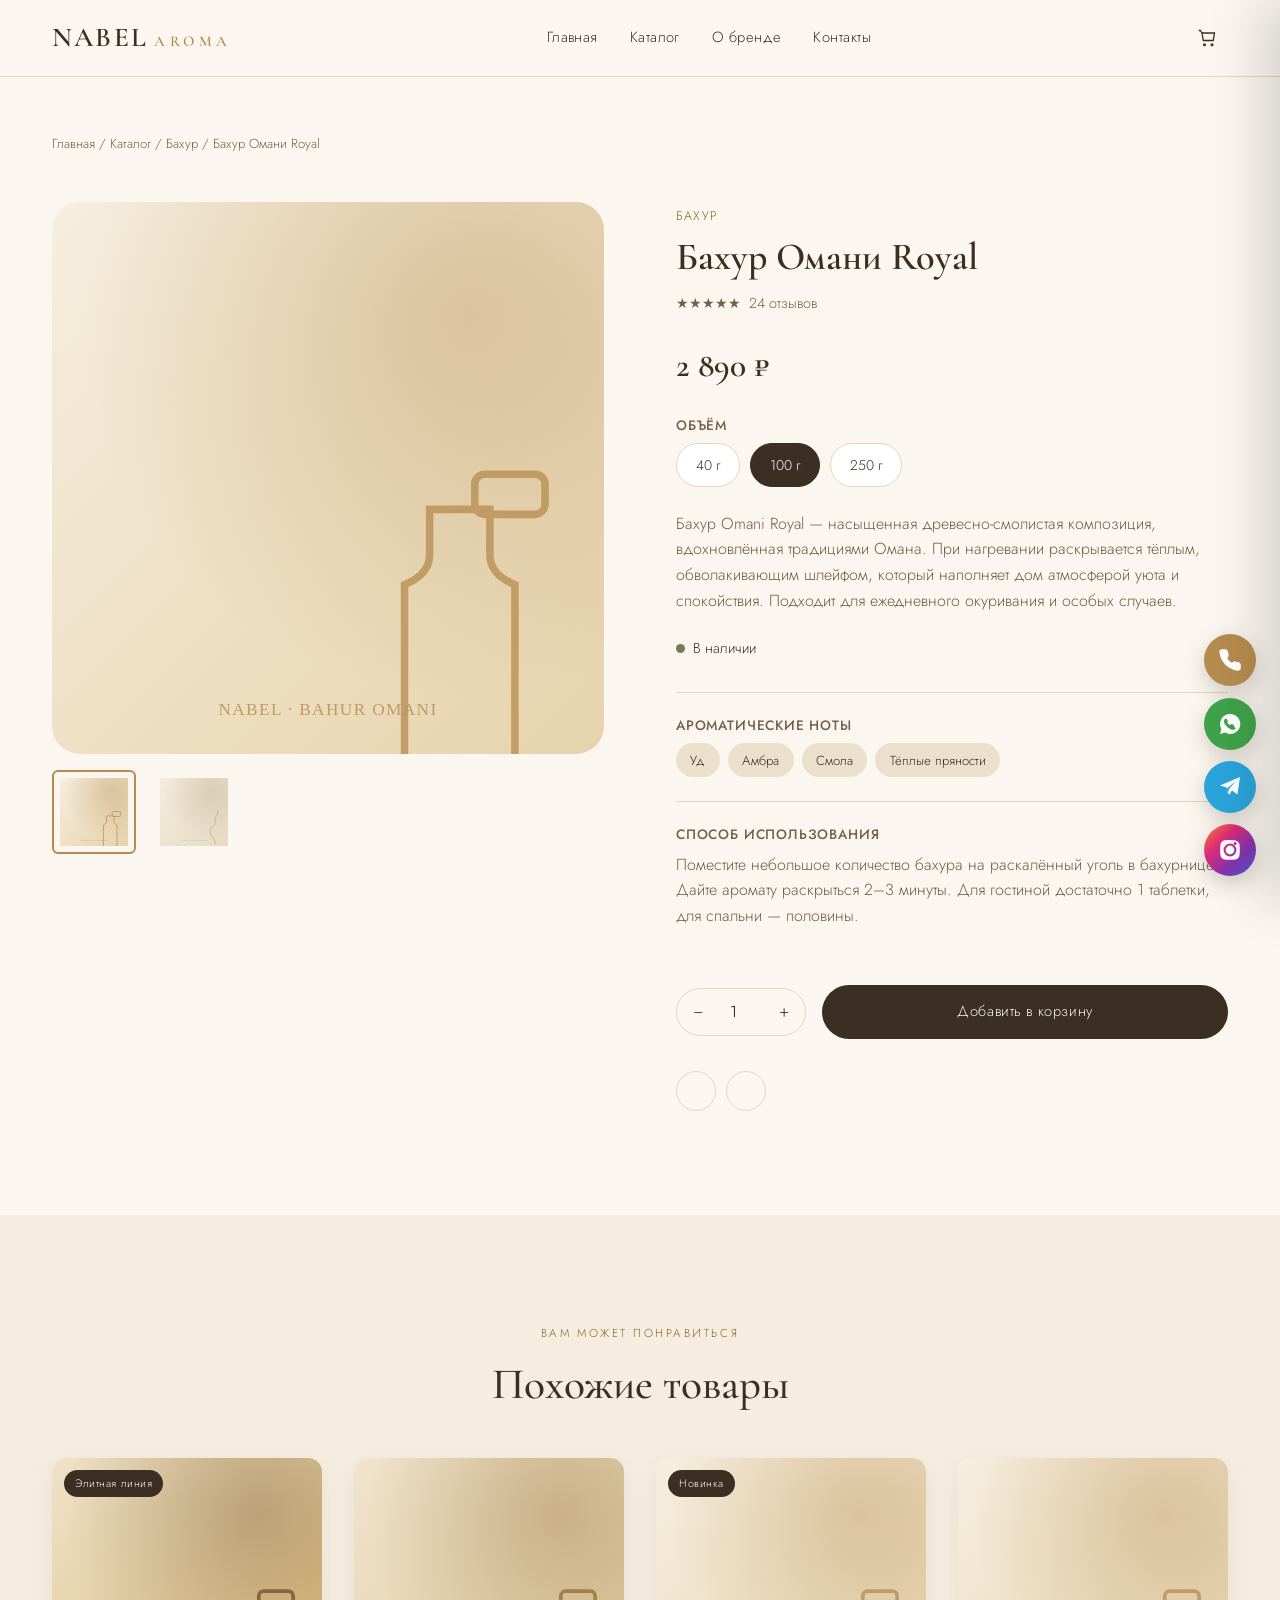
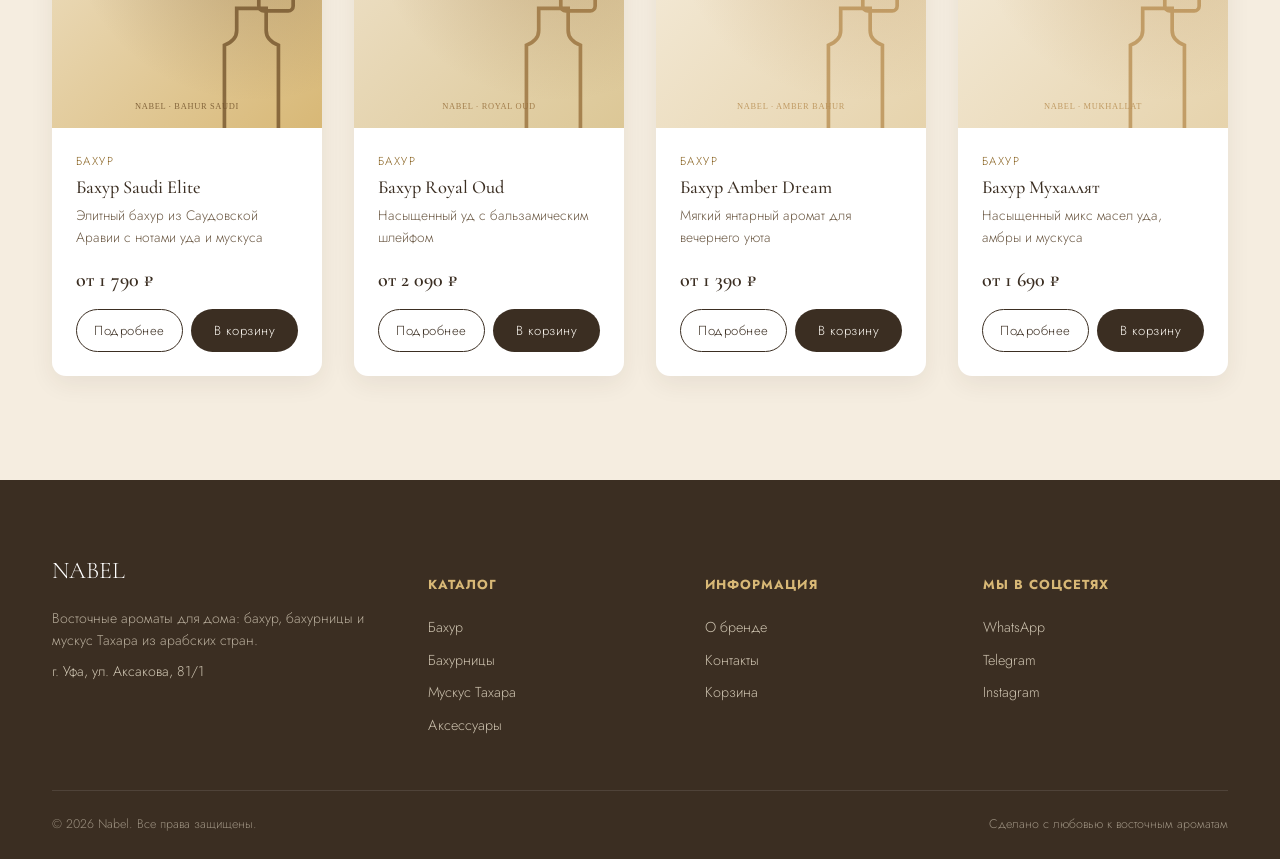
==== commit 061b3513: "Исправлены ошибки корзины, цен и фильтра - Количество товара теперь всегда целое число от 1: раньше " ====
--- a/product.html
+++ b/product.html
@@ -77,7 +77,7 @@
         <div class="pd-actions">
           <div class="qty-selector">
             <button type="button" onclick="changeQty(-1)" aria-label="Меньше">−</button>
-            <input type="number" id="pdQtyInput" value="1" min="1">
+            <input type="number" id="pdQtyInput" value="1" min="1" step="1" inputmode="numeric">
             <button type="button" onclick="changeQty(1)" aria-label="Больше">+</button>
           </div>
           <button class="btn btn-primary" id="pdAddToCart" style="flex:1;">Добавить в корзину</button>
